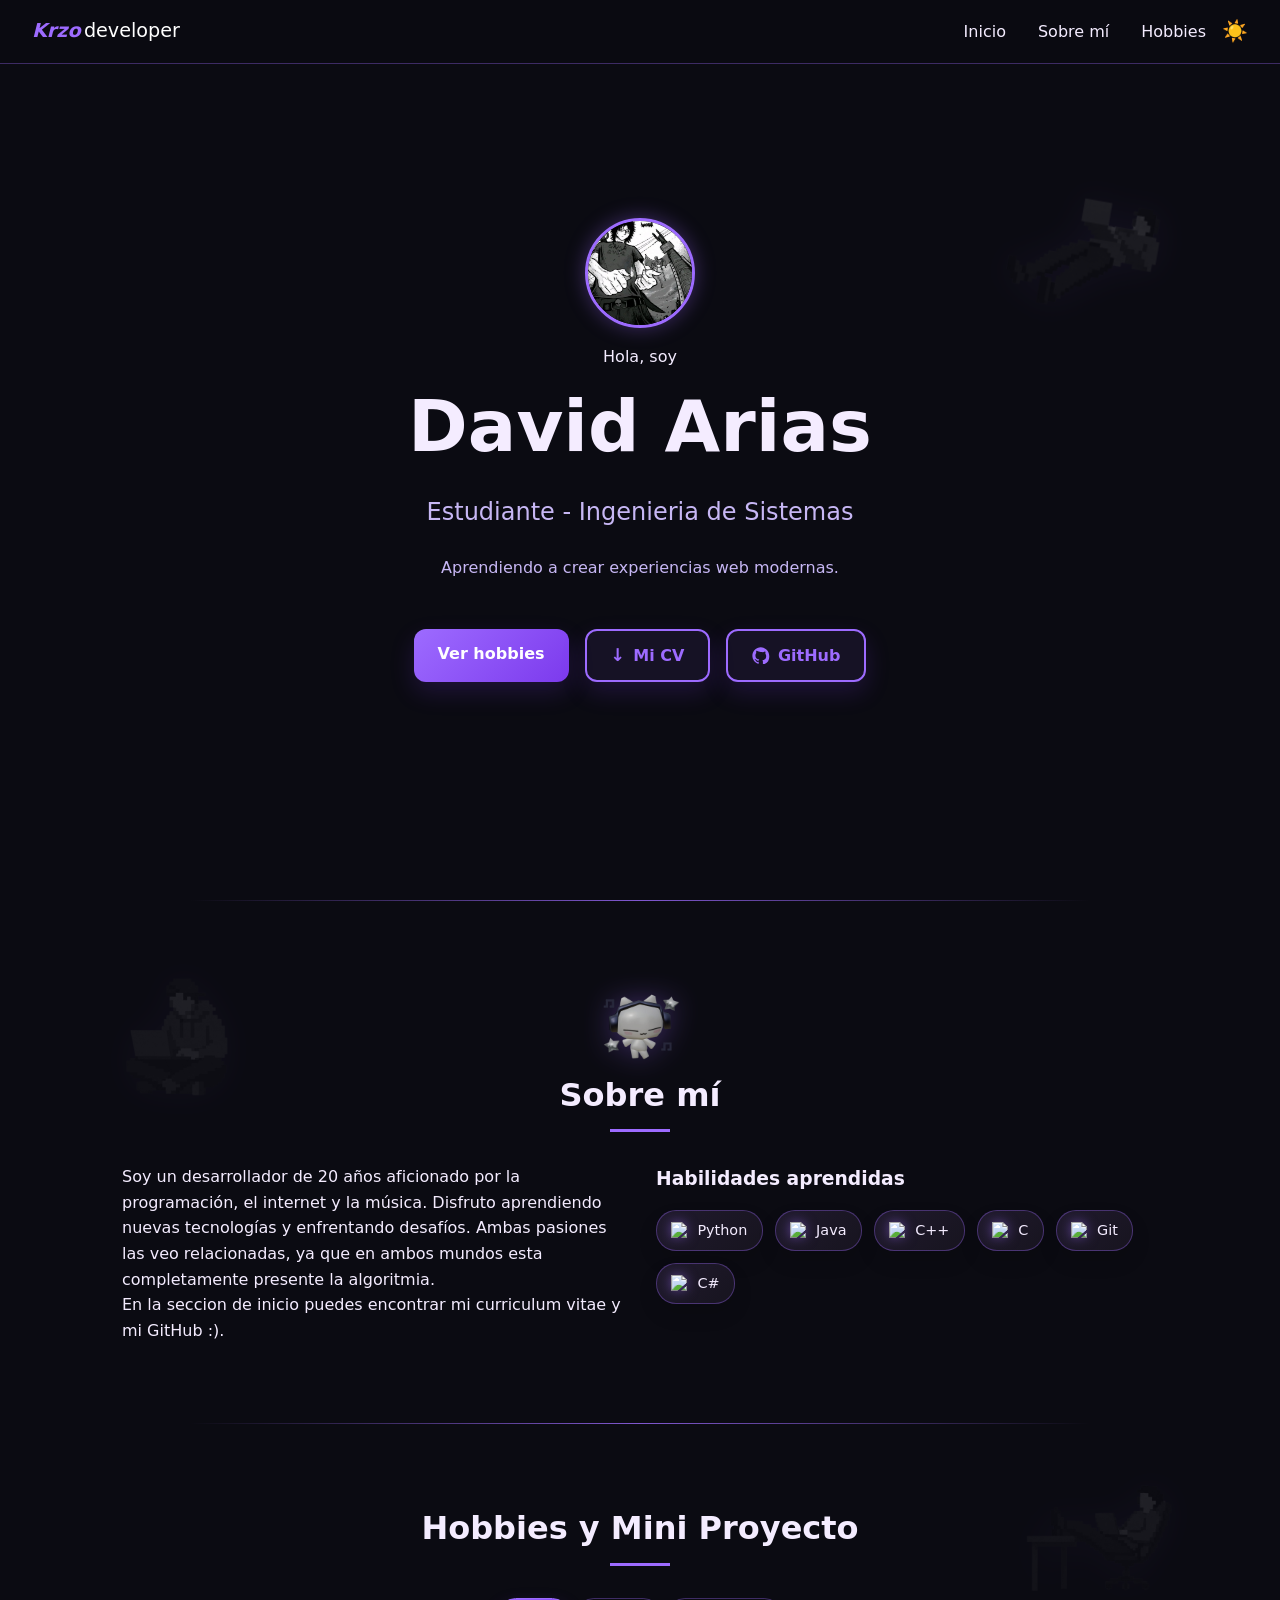
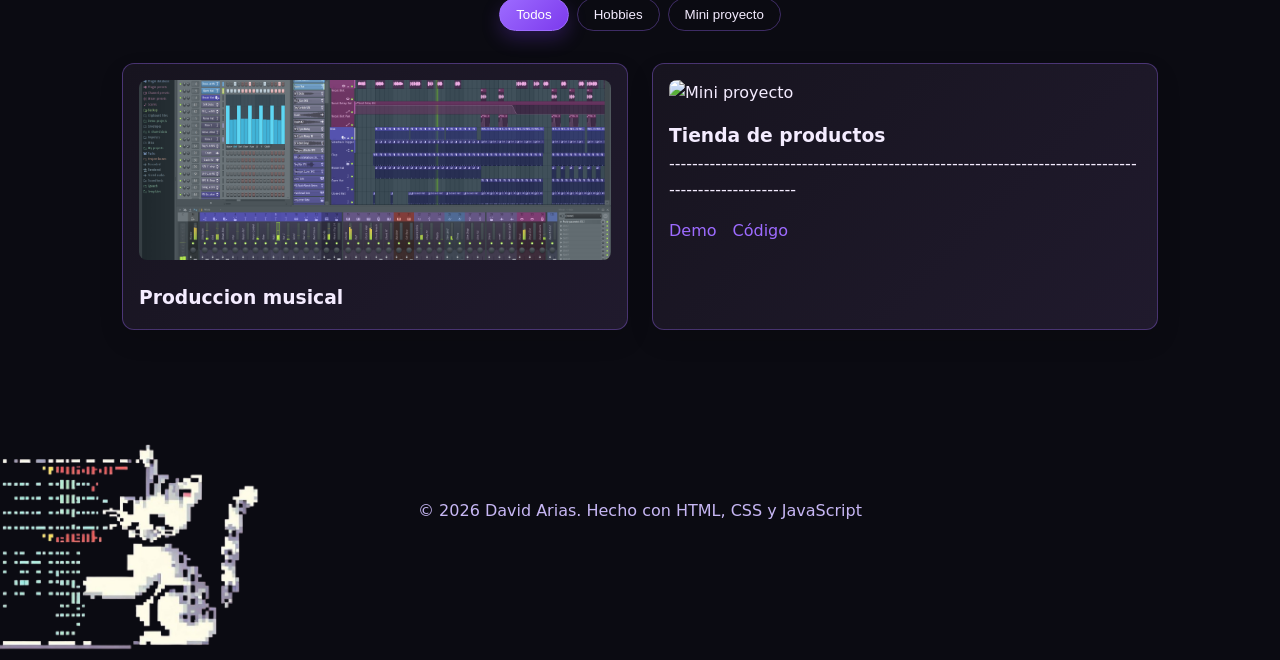
==== index.html @ 77c728bd "nueva tarjeta para el miniproyecto y de hobbies" ====
<!DOCTYPE html>
<html lang="es">
<head>
  <meta charset="UTF-8" />
  <meta name="viewport" content="width=device-width, initial-scale=1.0" />
  <meta name="description" content="Portafolio de David - Futuro Desarrollador" />
  <title>David Santiago Arias Narvaez | Portafolio</title>
  <link rel="stylesheet" href="styles/style.css" />
  <link rel="icon" href="assets/icons/favicon.ico" />
</head>
<body>
  <!-- Navbar -->
  <header class="navbar">
    <a href="#inicio" class="logo"><span class="logo-name">Krzo</span> <span class="logo-role">developer</span></a>
    <nav>
      <ul class="nav-links">
        <li><a href="#inicio">Inicio</a></li>
        <li><a href="#sobre-mi">Sobre mí</a></li>
        <li><a href="#hobbies">Hobbies</a></li>
      </ul>
      <button id="theme-toggle" aria-label="Cambiar tema">🌙</button>
      <button class="menu-toggle" aria-label="Abrir menu">☰</button>
    </nav>
  </header>

  <!-- Hero -->
  <section id="inicio" class="hero">
    <img src="assets/img/GLaptop.png" alt="Decorativo" class="hero-decorative" />
    <div class="hero-content">
      <img src="assets/img/descargar.jpg" alt="Presentación" class="hero-presentation" />
      <p class="subtitle">Hola, soy</p>
      <h1 class="hero-title">David Arias</h1>
      <h2 class="hero-role">Estudiante - Ingenieria de <span class="typed" id="typed"></span></h2>
      <p class="hero-desc">Aprendiendo a crear experiencias web modernas.</p>
      <div class="hero-buttons">
        <a href="#hobbies" class="btn btn-primary">Ver hobbies</a>
        <a href="assets/docs/cv.pdf" class="btn btn-outline btn-download" download="cv.pdf">
          <span class="download-icon" aria-hidden="true">↓</span>
          <span>Mi CV</span>
        </a>
        <a href="https://github.com/Karzozy" class="btn btn-outline btn-github" target="_blank" rel="noreferrer">
          <svg class="github-icon" viewBox="0 0 24 24" aria-hidden="true" focusable="false">
            <path d="M12 .5C5.65.5.5 5.65.5 12c0 5.08 3.29 9.38 7.86 10.9.58.11.79-.25.79-.56v-2.18c-3.2.7-3.87-1.54-3.87-1.54-.52-1.33-1.27-1.68-1.27-1.68-1.04-.71.08-.7.08-.7 1.15.08 1.76 1.18 1.76 1.18 1.02 1.74 2.68 1.24 3.34.95.1-.74.4-1.24.72-1.53-2.55-.29-5.23-1.28-5.23-5.7 0-1.26.45-2.29 1.18-3.09-.12-.29-.51-1.47.11-3.06 0 0 .97-.31 3.17 1.18A11.02 11.02 0 0 1 12 6.8c.98 0 1.97.13 2.89.38 2.2-1.49 3.17-1.18 3.17-1.18.62 1.59.23 2.77.11 3.06.73.8 1.18 1.83 1.18 3.09 0 4.43-2.69 5.4-5.25 5.69.41.36.78 1.08.78 2.18v3.23c0 .31.21.68.8.56A11.5 11.5 0 0 0 23.5 12C23.5 5.65 18.35.5 12 .5Z" fill="currentColor"/>
          </svg>
          <span>GitHub</span>
        </a>
      </div>
    </div>
  </section>

  <!-- Sobre mi -->
  <section id="sobre-mi" class="section about-section">
    <img src="assets/img/GLaptop2.png" alt="Decoración sobre mí" class="about-decorative" />
    <img src="assets/img/Cat1.png" alt="Decoración Sobre mí" class="section-decoration" />
    <h2 class="section-title">Sobre mí</h2>
    <div class="about-grid">
      <div class="about-text">
        <p>Soy un desarrollador de 20 años aficionado por la programación, el internet y la música. Disfruto aprendiendo nuevas tecnologías y enfrentando desafíos. Ambas pasiones las veo relacionadas, ya que en ambos mundos esta completamente presente la algoritmia.</p>
        <p>En la seccion de inicio puedes encontrar mi curriculum vitae y mi GitHub :). </p>
      </div>
      <div class="skills">
        <h3>Habilidades aprendidas</h3>
        <div class="skill-tags">
          <span class="skill-item">
            <img src="https://cdn.jsdelivr.net/gh/devicons/devicon/icons/python/python-original.svg" alt="Python logo" />
            <span>Python</span>
          </span>
          <span class="skill-item">
            <img src="https://cdn.jsdelivr.net/gh/devicons/devicon/icons/java/java-original.svg" alt="Java logo" />
            <span>Java</span>
          </span>
          <span class="skill-item">
            <img src="https://cdn.jsdelivr.net/gh/devicons/devicon/icons/cplusplus/cplusplus-original.svg" alt="C++ logo" />
            <span>C++</span>
          </span>
          <span class="skill-item">
            <img src="https://cdn.jsdelivr.net/gh/devicons/devicon/icons/c/c-original.svg" alt="C logo" />
            <span>C</span>
          </span>
          <span class="skill-item">
            <img src="https://cdn.jsdelivr.net/gh/devicons/devicon/icons/git/git-original.svg" alt="Git logo" />
            <span>Git</span>
          </span>
          <span class="skill-item">
            <img src="https://cdn.jsdelivr.net/gh/devicons/devicon/icons/csharp/csharp-original.svg" alt="C# logo" />
            <span>C#</span>
          </span>
        </div>
      </div>
    </div>
  </section>

  <!-- Hobbies y mini pry -->
  <section id="hobbies" class="section hobbies-section">
    <img src="assets/img/GLaptop3.png" alt="Decoración hobbies" class="hobbies-decorative" />
    <h2 class="section-title">Hobbies y Mini Proyecto</h2>
    <div class="filter-buttons">
      <button class="filter-btn active" data-filter="all">Todos</button>
      <button class="filter-btn" data-filter="hobby">Hobbies</button>
      <button class="filter-btn" data-filter="mini">Mini proyecto</button>
    </div>
    <div class="projects-grid">
      <article class="project-card" data-category="hobby">
        <img src="assets/img/imgFl1.png" alt="Hobby" />
        <h3>Produccion musical</h3>
        <p class="hobby-description">En mis tiempos libres me gusta producir música, explorar distintos géneros y aprender a usar herramientas de edición para dar forma a ideas y sonidos propios.</p>
        <p class="hobby-description">Uno de los DAW´s mas usados y que claramente es mi favorito es el FL Studio el cual toma su tiempo pero se vuelve sencillo de entender.</p>
        <div class="youtube-video">
          <iframe
            src="https://www.youtube.com/embed/vORMQYdQjQc?si=EpiRNLgRXVxECTF-"
            title="Tutorial de FL Studio"
            loading="lazy"
            allow="accelerometer; autoplay; clipboard-write; encrypted-media; gyroscope; picture-in-picture; web-share"
            allowfullscreen>
          </iframe>
        </div>
      </article>
      <article class="project-card" data-category="mini">
        <img src="assets/img/proyecto2.jpg" alt="Mini proyecto" />
        <h3>Tienda de productos</h3>
        <p>-------------------------------------------------------------------------------------------------------</p>
        <div class="project-links">
          <a href="#" target="_blank">Demo</a>
          <a href="#" target="_blank">Código</a>
        </div>
      </article>
    </div>
  </section>

  <footer>
    <img src="assets/img/Cat2.png" alt="Decoración final" class="footer-decoration" />
    <p>© 2026 David Arias. Hecho con HTML, CSS y JavaScript </p>
  </footer>

  <script src="scripts/main.js"></script>
</body>
</html>
---- styles/style.css ----
/* Variables y reset*/
:root {
  --bg: #0b0b12;
  --text: #f4ecff;
  --primary: #9d6bff;
  --primary-strong: #7c3aed;
  --muted: #c7b7f4;
  --card: #17141f;
  --card-soft: #201a2d;
  --border: rgba(157, 107, 255, 0.35);
  --shadow: rgba(124, 58, 237, 0.35);
  --radius: 12px;
  --transition: 0.3s ease;
}

[data-theme="light"] {
  --bg: #f5f1ff;
  --text: #1a102d;
  --primary: #7c3aed;
  --primary-strong: #5b21b6;
  --muted: #5b4a7d;
  --card: #ffffff;
  --card-soft: #efe7ff;
  --border: rgba(124, 58, 237, 0.22);
  --shadow: rgba(76, 29, 149, 0.18);
}

* { margin: 0; padding: 0; box-sizing: border-box; }

html { scroll-behavior: smooth; }

body {
  font-family: 'Inter', system-ui, sans-serif;
  background: var(--bg);
  color: var(--text);
  line-height: 1.6;
  transition: background var(--transition), color var(--transition);
}

/* La navbar*/
.navbar {
  position: fixed; top: 0; width: 100%;
  display: flex; justify-content: space-between; align-items: center;
  padding: 1rem 2rem;
  background: rgba(11, 11, 18, 0.8);
  border-bottom: 1px solid var(--border);
  backdrop-filter: blur(10px);
  z-index: 100;
}
[data-theme="light"] .navbar { background: rgba(245, 241, 255, 0.82); }

.logo {
  font-weight: 700; font-size: 1.2rem;
  color: var(--primary); text-decoration: none;
  display: inline-flex; align-items: center; gap: 0.2rem;
}
.logo-name {
  font-style: italic;
  font-weight: 700;
  color: var(--primary);
}
.logo-role {
  color: #ffffff;
  font-weight: 500;
}

.nav-links {
  display: flex; gap: 2rem; list-style: none;
}
.nav-links a {
  color: var(--text); text-decoration: none;
  transition: color var(--transition);
}
.nav-links a:hover { color: var(--primary); }

.navbar nav { display: flex; align-items: center; gap: 1rem; }

#theme-toggle, .menu-toggle {
  background: none; border: none; font-size: 1.3rem;
  cursor: pointer; color: var(--text);
}
.menu-toggle { display: none; }

/*Hero*/
.hero {
  min-height: 100vh;
  display: flex; align-items: center; justify-content: center;
  padding: 2rem; text-align: center;
  position: relative; overflow: hidden;
}
.hero-content {
  display: flex; flex-direction: column; align-items: center;
}
.hero-presentation {
  width: 110px; height: 110px;
  object-fit: cover; border-radius: 50%;
  border: 3px solid var(--primary);
  box-shadow: 0 0 20px rgba(157, 107, 255, 0.35);
  margin-bottom: 1rem;
}
.hero-decorative {
  position: absolute;
  right: 8%;
  top: 18%;
  width: 180px;
  height: auto;
  opacity: 0.18;
  filter: drop-shadow(0 0 18px rgba(157, 107, 255, 0.3));
  pointer-events: none;
  transform: rotate(10deg);
}
.hero-title { font-size: clamp(2.5rem, 6vw, 4.5rem); }
.hero-role { color: var(--muted); font-weight: 400; margin: 0.5rem 0; }
.hero-desc { max-width: 600px; margin: 1rem auto; color: var(--muted); }

.hero-buttons { display: flex; gap: 1rem; justify-content: center; margin-top: 2rem; }

.btn {
  padding: 0.75rem 1.5rem; border-radius: var(--radius);
  text-decoration: none; font-weight: 600;
  transition: transform var(--transition), box-shadow var(--transition), background var(--transition);
  box-shadow: 0 10px 25px rgba(124, 58, 237, 0.18);
}
.btn:hover { transform: translateY(-2px); }
.btn-primary {
  background: linear-gradient(135deg, var(--primary) 0%, var(--primary-strong) 100%);
  color: white;
}
.btn-outline {
  border: 2px solid var(--primary);
  color: var(--primary);
  background: rgba(157, 107, 255, 0.08);
}
.btn-download, .btn-github {
  display: inline-flex; align-items: center; gap: 0.5rem;
}
.download-icon, .github-icon {
  font-size: 1.1rem; line-height: 1;
  display: inline-flex; align-items: center; justify-content: center;
}
.github-icon {
  width: 1.1rem; height: 1.1rem; flex-shrink: 0;
  display: inline-block;
}

/* Divido en secciones*/
.section {
  padding: 5rem 2rem; max-width: 1100px; margin: 0 auto;
  position: relative;
}
.section::before {
  content: "";
  position: absolute;
  left: 50%; transform: translateX(-50%);
  top: 0;
  width: min(90%, 900px);
  height: 1px;
  background: linear-gradient(90deg, transparent, rgba(157, 107, 255, 0.8), transparent);
}
.section-decoration {
  display: block; width: 90px; height: 90px; object-fit: contain;
  margin: 0 auto; opacity: 0.9;
  filter: drop-shadow(0 0 14px rgba(157, 107, 255, 0.35));
}
.about-section {
  position: relative; overflow: hidden;
}
.about-decorative {
  position: absolute; left: 0; top: 8%;
  width: 180px; height: auto; opacity: 0.14;
  pointer-events: none; object-fit: contain;
  filter: drop-shadow(0 0 18px rgba(157, 107, 255, 0.25));
}
.hobbies-section {
  position: relative; overflow: hidden;
}
.hobbies-decorative {
  position: absolute; right: 0; top: 4%;
  width: 180px; height: auto; opacity: 0.14;
  pointer-events: none; object-fit: contain;
  filter: drop-shadow(0 0 18px rgba(157, 107, 255, 0.25));
}
.section-title {
  font-size: 2rem; margin-bottom: 2rem; text-align: center;
  position: relative;
}
.section-title::after {
  content: ''; display: block; width: 60px; height: 3px;
  background: var(--primary); margin: 0.5rem auto;
}

/*aqui sobre mi*/
.about-grid {
  display: grid; grid-template-columns: 1fr 1fr; gap: 2rem;
}
.skill-tags { display: flex; flex-wrap: wrap; gap: 0.75rem; margin-top: 1rem; }
.skill-item {
  display: inline-flex; align-items: center; gap: 0.5rem;
  background: linear-gradient(135deg, var(--card-soft), var(--card));
  border: 1px solid var(--border);
  padding: 0.5rem 0.9rem;
  border-radius: 20px; font-size: 0.9rem;
  box-shadow: 0 10px 20px rgba(0, 0, 0, 0.12);
}
.skill-item img {
  width: 18px; height: 18px; object-fit: contain;
  display: block;
  filter: drop-shadow(0 0 6px rgba(157, 107, 255, 0.5));
}

/*Prys*/
.filter-buttons {
  display: flex; gap: 0.5rem; justify-content: center; margin-bottom: 2rem;
}
.filter-btn {
  padding: 0.5rem 1rem; border: 1px solid var(--border);
  background: transparent; color: var(--text);
  border-radius: 20px; cursor: pointer;
  transition: all var(--transition);
}
.filter-btn.active, .filter-btn:hover {
  background: linear-gradient(135deg, var(--primary) 0%, var(--primary-strong) 100%);
  color: white; border-color: var(--primary);
  box-shadow: 0 8px 18px rgba(124, 58, 237, 0.25);
}

.projects-grid {
  display: grid; grid-template-columns: repeat(auto-fit, minmax(280px, 1fr));
  gap: 1.5rem;
}
.project-card {
  background: linear-gradient(135deg, var(--card) 0%, var(--card-soft) 100%);
  border: 1px solid var(--border);
  border-radius: var(--radius);
  padding: 1rem; transition: transform var(--transition);
  box-shadow: 0 10px 25px rgba(0, 0, 0, 0.12);
}
.project-card:hover { transform: translateY(-5px); }
.project-card img {
  width: 100%; height: 180px; object-fit: cover;
  border-radius: 8px; margin-bottom: 1rem;
}
.hobby-description {
  display: none;
  margin-top: 0.75rem;
  color: var(--muted);
}
.youtube-video {
  display: none;
  margin-top: 1rem;
}
.youtube-video iframe {
  width: 100%;
  height: 220px;
  border: 0;
  border-radius: 12px;
}
.project-card.is-hobby-mode .hobby-description,
.project-card.is-hobby-mode .youtube-video {
  display: block;
}
.project-links { display: flex; gap: 1rem; margin-top: 1rem; }
.project-links a { color: var(--primary); text-decoration: none; font-weight: 500; }


/*Footer*/
footer {
  position: relative; text-align: center; padding: 2.5rem 2rem 5rem; color: var(--muted);
  min-height: 240px;
}
footer p {
  position: relative; z-index: 1; margin-top: 3rem;
}
.footer-decoration {
  position: absolute; left: 0; bottom: -10px;
  width: min(28vw, 260px); height: auto;
  pointer-events: none; object-fit: contain;
  opacity: 1; filter: none; background: transparent;
  transform: none;
}

/*Lo que hace responsiva esta vaina*/
@media (max-width: 768px) {
  .menu-toggle { display: block; }
  .nav-links {
    position: absolute; top: 100%; right: 0;
    flex-direction: column; background: var(--bg);
    width: 200px; padding: 1rem;
    transform: translateX(100%); transition: transform var(--transition);
  }
  .nav-links.active { transform: translateX(0); }
  .about-grid { grid-template-columns: 1fr; }
}
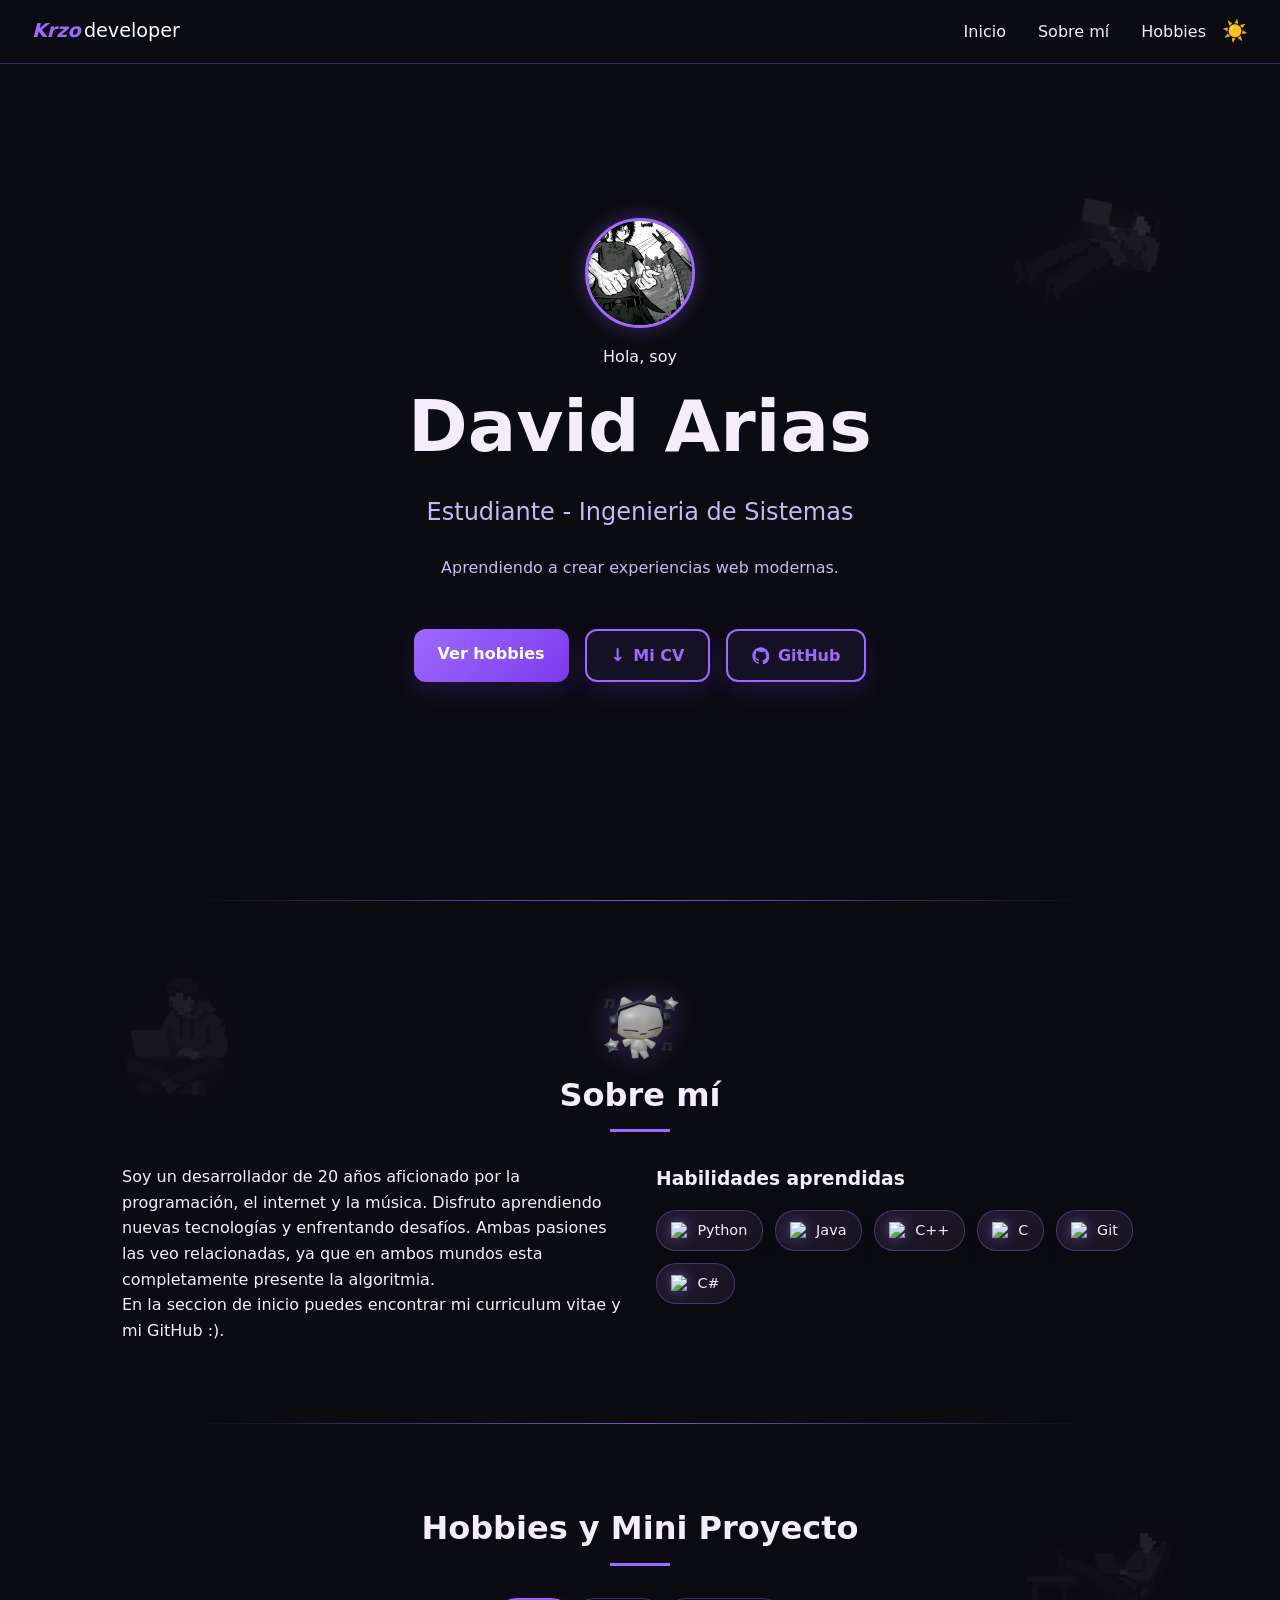
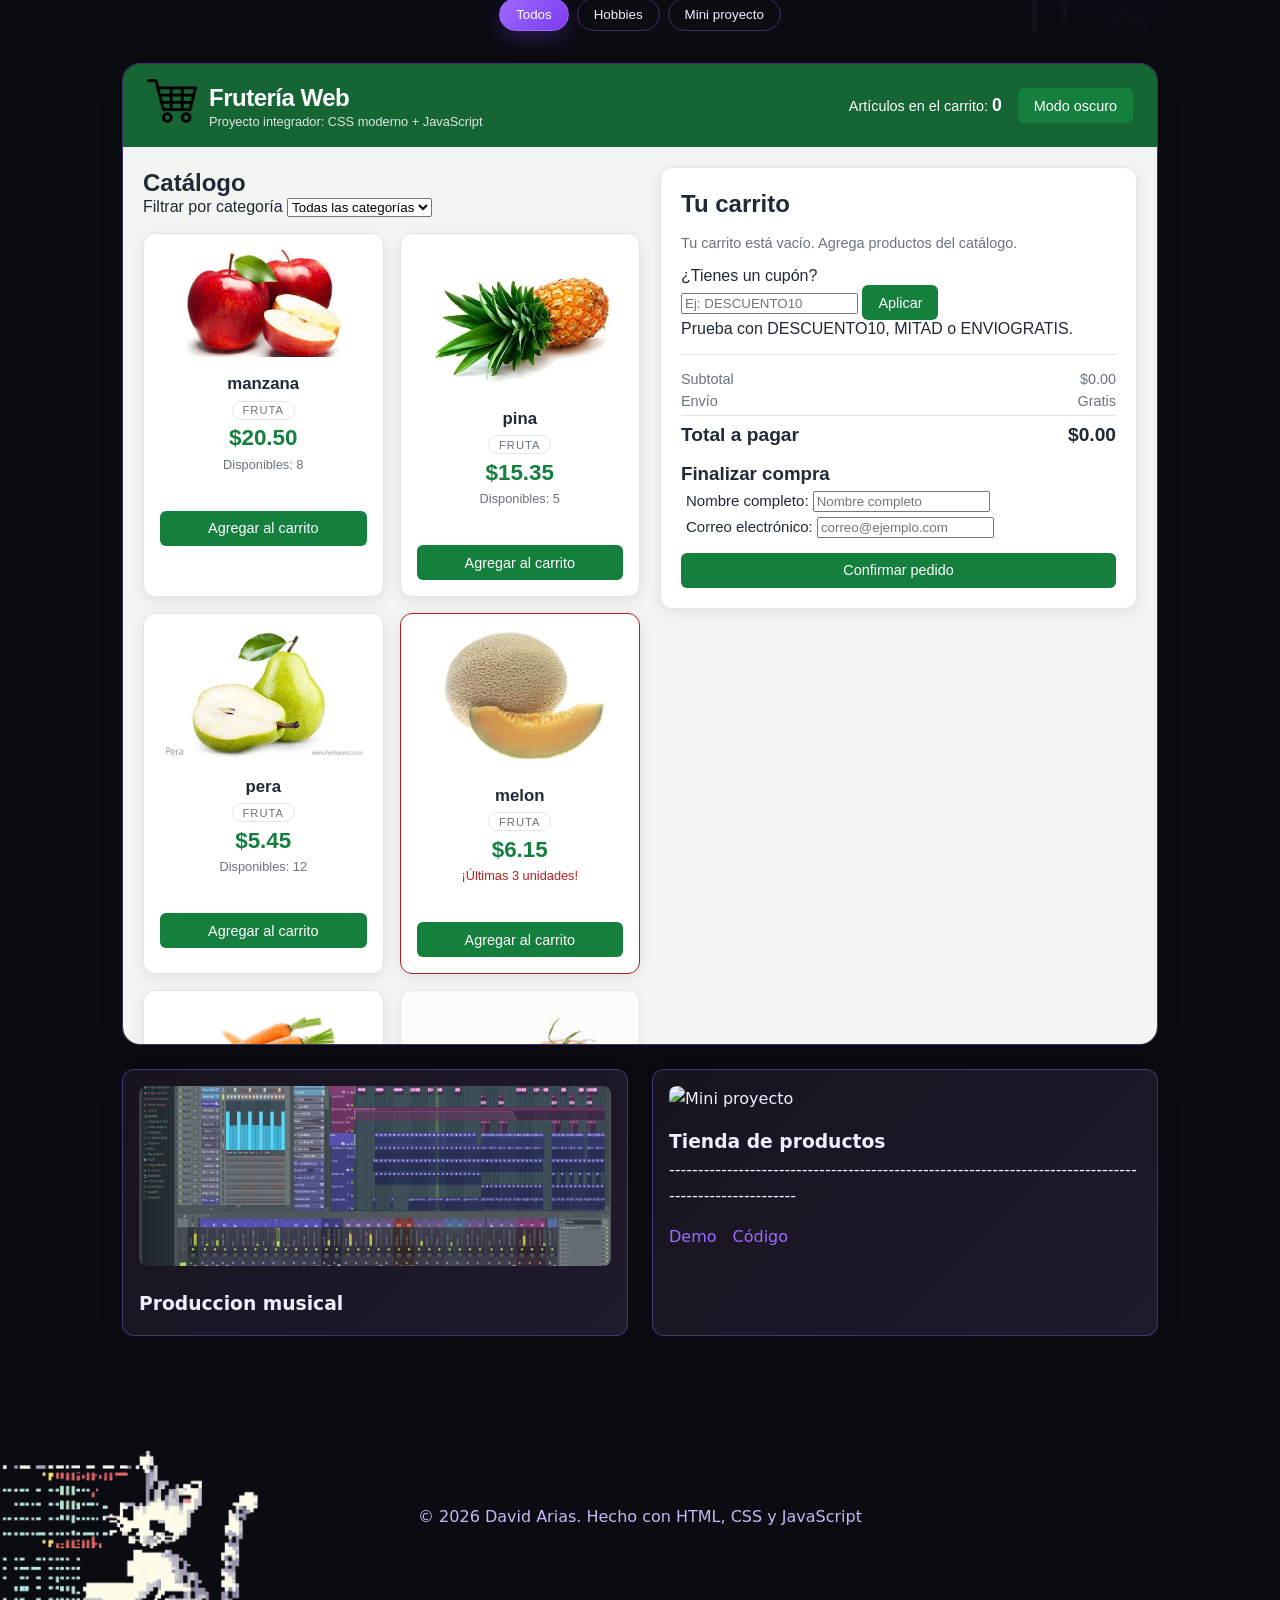
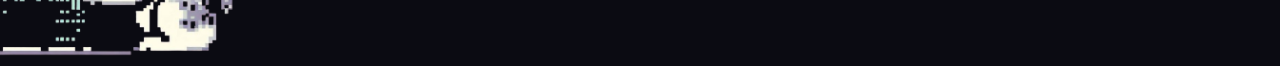
==== commit 1de53914: "primer integracion tienda V3" ====
--- a/index.html
+++ b/index.html
@@ -99,6 +99,15 @@
       <button class="filter-btn" data-filter="hobby">Hobbies</button>
       <button class="filter-btn" data-filter="mini">Mini proyecto</button>
     </div>
+    <div class="mini-project-wrapper">
+      <iframe
+        class="mini-project-frame"
+        src="mini-project/index.html"
+        title="Mini proyecto de tienda"
+        loading="lazy"
+        referrerpolicy="strict-origin-when-cross-origin">
+      </iframe>
+    </div>
     <div class="projects-grid">
       <article class="project-card" data-category="hobby">
         <img src="assets/img/imgFl1.png" alt="Hobby" />
--- a/styles/style.css
+++ b/styles/style.css
@@ -224,6 +224,21 @@
   box-shadow: 0 8px 18px rgba(124, 58, 237, 0.25);
 }
 
+.mini-project-wrapper {
+  margin: 2rem 0 1.5rem;
+  border: 1px solid var(--border);
+  border-radius: 18px;
+  overflow: hidden;
+  background: rgba(23, 20, 31, 0.7);
+  box-shadow: 0 10px 25px rgba(0, 0, 0, 0.12);
+}
+.mini-project-frame {
+  display: block;
+  width: 100%;
+  min-height: 980px;
+  border: 0;
+  background: var(--bg);
+}
 .projects-grid {
   display: grid; grid-template-columns: repeat(auto-fit, minmax(280px, 1fr));
   gap: 1.5rem;
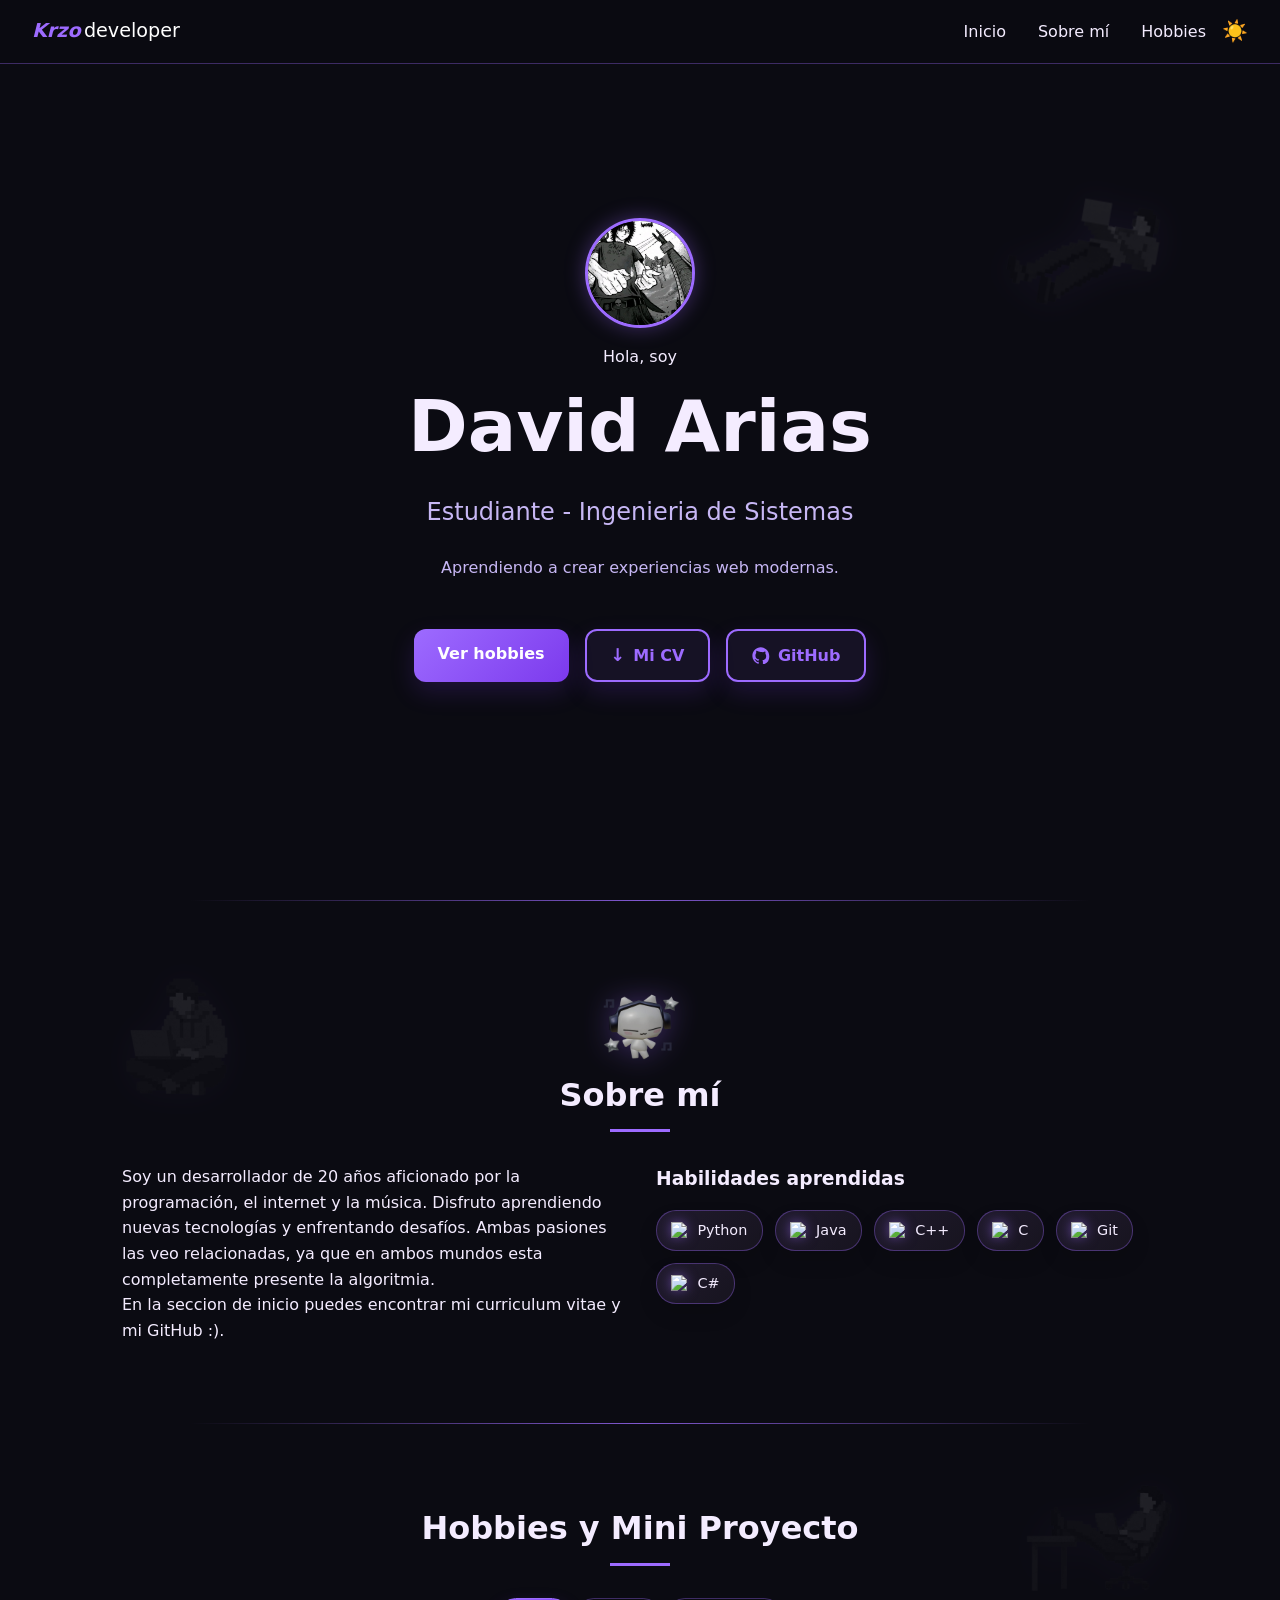
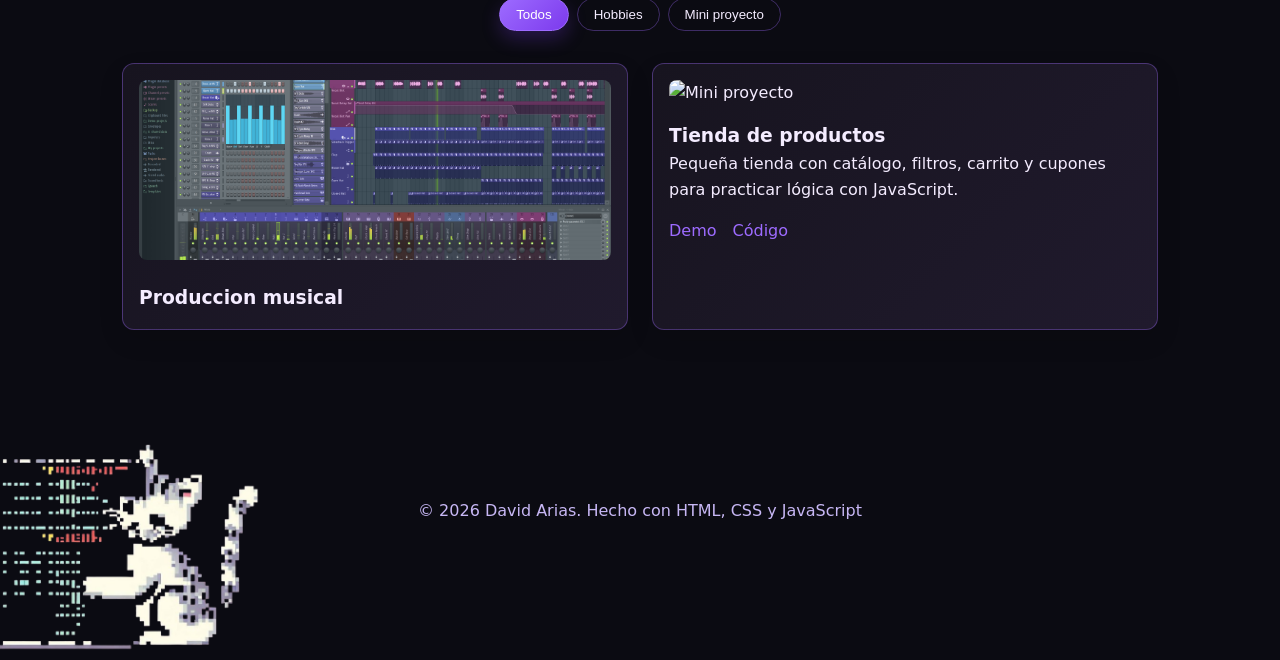
==== commit 1c13134d: "fix: correccion de visualizacion de tienda en los targets, boton de demo funcional" ====
--- a/index.html
+++ b/index.html
@@ -99,15 +99,6 @@
       <button class="filter-btn" data-filter="hobby">Hobbies</button>
       <button class="filter-btn" data-filter="mini">Mini proyecto</button>
     </div>
-    <div class="mini-project-wrapper">
-      <iframe
-        class="mini-project-frame"
-        src="mini-project/index.html"
-        title="Mini proyecto de tienda"
-        loading="lazy"
-        referrerpolicy="strict-origin-when-cross-origin">
-      </iframe>
-    </div>
     <div class="projects-grid">
       <article class="project-card" data-category="hobby">
         <img src="assets/img/imgFl1.png" alt="Hobby" />
@@ -127,10 +118,18 @@
       <article class="project-card" data-category="mini">
         <img src="assets/img/proyecto2.jpg" alt="Mini proyecto" />
         <h3>Tienda de productos</h3>
-        <p>-------------------------------------------------------------------------------------------------------</p>
+        <p>Pequeña tienda con catálogo, filtros, carrito y cupones para practicar lógica con JavaScript.</p>
         <div class="project-links">
-          <a href="#" target="_blank">Demo</a>
-          <a href="#" target="_blank">Código</a>
+          <a href="mini-project/index.html" target="_blank" rel="noreferrer">Demo</a>
+          <button class="project-code-toggle" type="button">Código</button>
+        </div>
+        <div class="project-code-panel" hidden>
+          <ul>
+            <li>mini-project/index.html</li>
+            <li>mini-project/style.css</li>
+            <li>mini-project/script.js</li>
+            <li>mini-project/images/</li>
+          </ul>
         </div>
       </article>
     </div>
--- a/styles/style.css
+++ b/styles/style.css
@@ -224,21 +224,6 @@
   box-shadow: 0 8px 18px rgba(124, 58, 237, 0.25);
 }
 
-.mini-project-wrapper {
-  margin: 2rem 0 1.5rem;
-  border: 1px solid var(--border);
-  border-radius: 18px;
-  overflow: hidden;
-  background: rgba(23, 20, 31, 0.7);
-  box-shadow: 0 10px 25px rgba(0, 0, 0, 0.12);
-}
-.mini-project-frame {
-  display: block;
-  width: 100%;
-  min-height: 980px;
-  border: 0;
-  background: var(--bg);
-}
 .projects-grid {
   display: grid; grid-template-columns: repeat(auto-fit, minmax(280px, 1fr));
   gap: 1.5rem;
@@ -274,8 +259,34 @@
 .project-card.is-hobby-mode .youtube-video {
   display: block;
 }
-.project-links { display: flex; gap: 1rem; margin-top: 1rem; }
-.project-links a { color: var(--primary); text-decoration: none; font-weight: 500; }
+.project-links { display: flex; gap: 1rem; margin-top: 1rem; align-items: center; }
+.project-links a,
+.project-code-toggle {
+  color: var(--primary);
+  text-decoration: none;
+  font-weight: 500;
+  background: transparent;
+  border: none;
+  cursor: pointer;
+  font: inherit;
+  padding: 0;
+}
+.project-code-panel {
+  margin-top: 1rem;
+  padding: 0.75rem 1rem;
+  border: 1px solid var(--border);
+  border-radius: 12px;
+  background: rgba(157, 107, 255, 0.04);
+}
+.project-code-panel ul {
+  list-style: none;
+  display: grid;
+  gap: 0.35rem;
+  margin: 0;
+  padding: 0;
+  color: var(--muted);
+  font-size: 0.9rem;
+}
 
 
 /*Footer*/
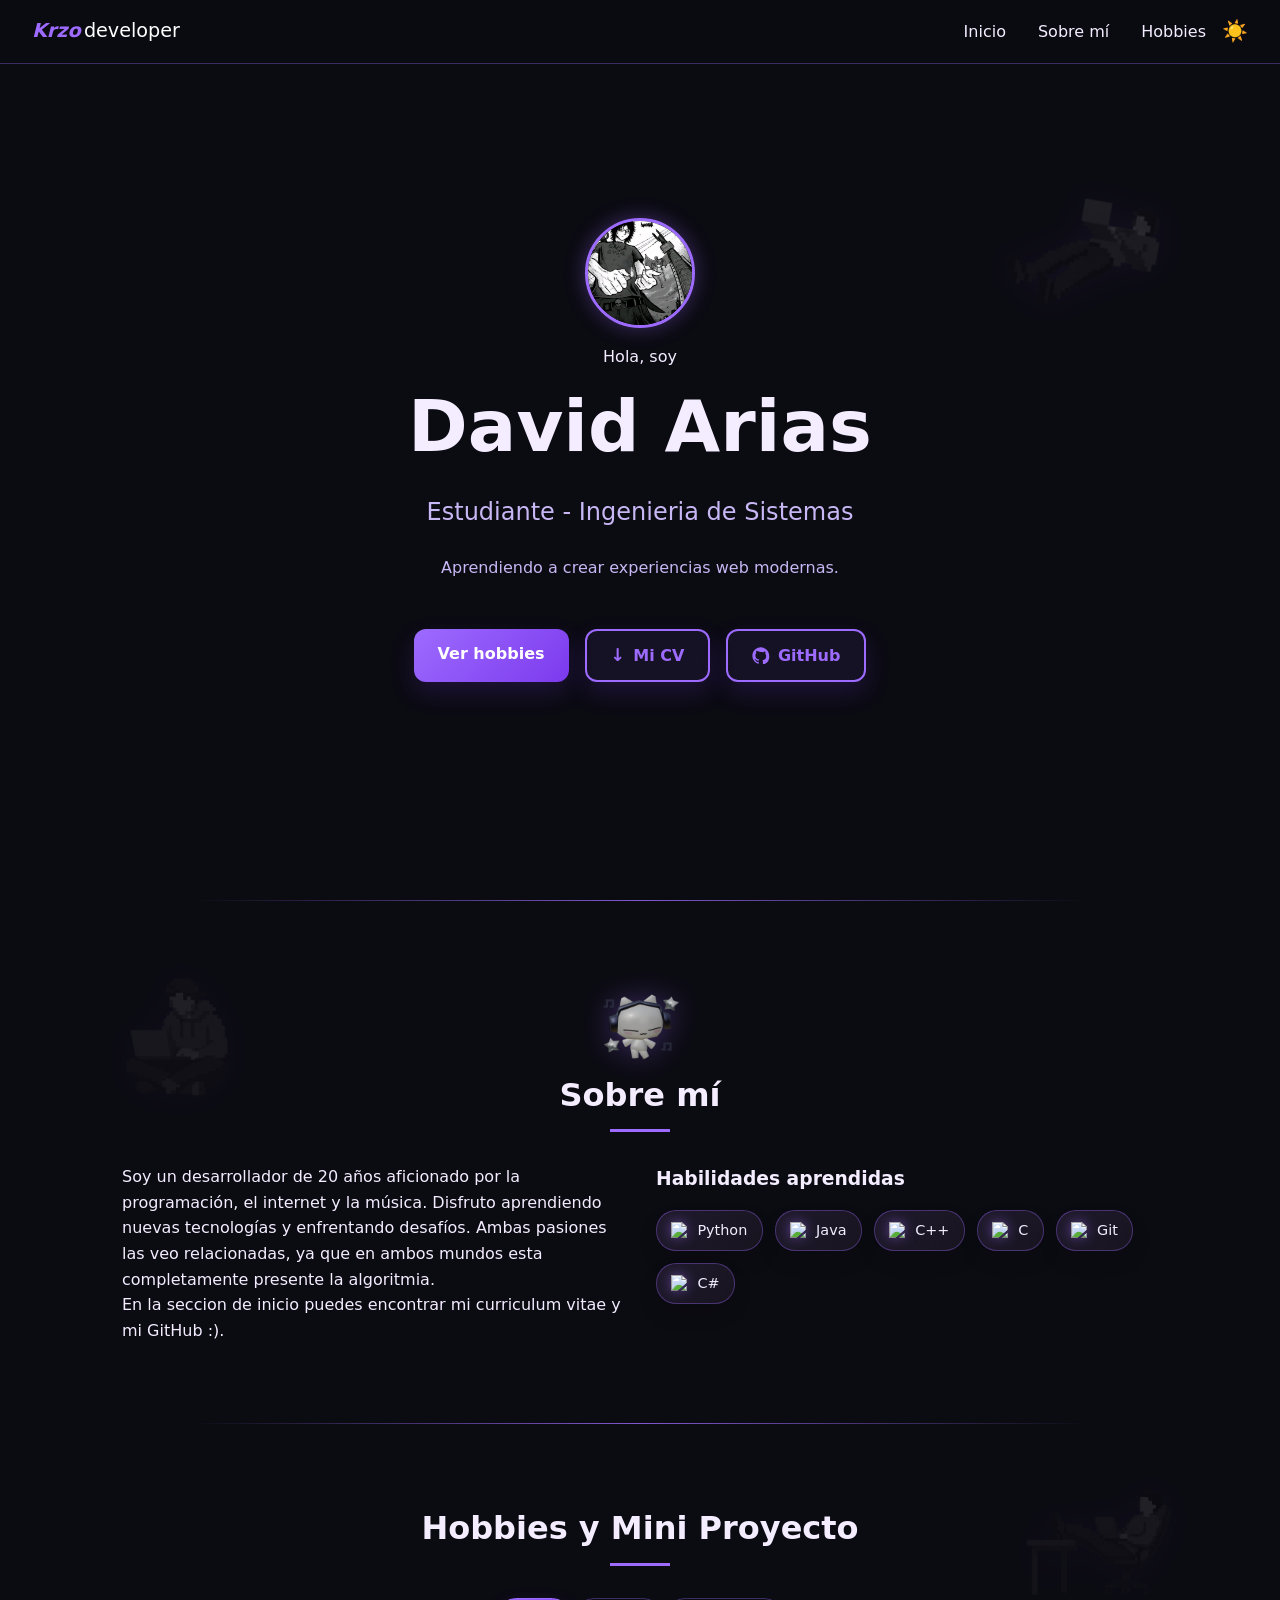
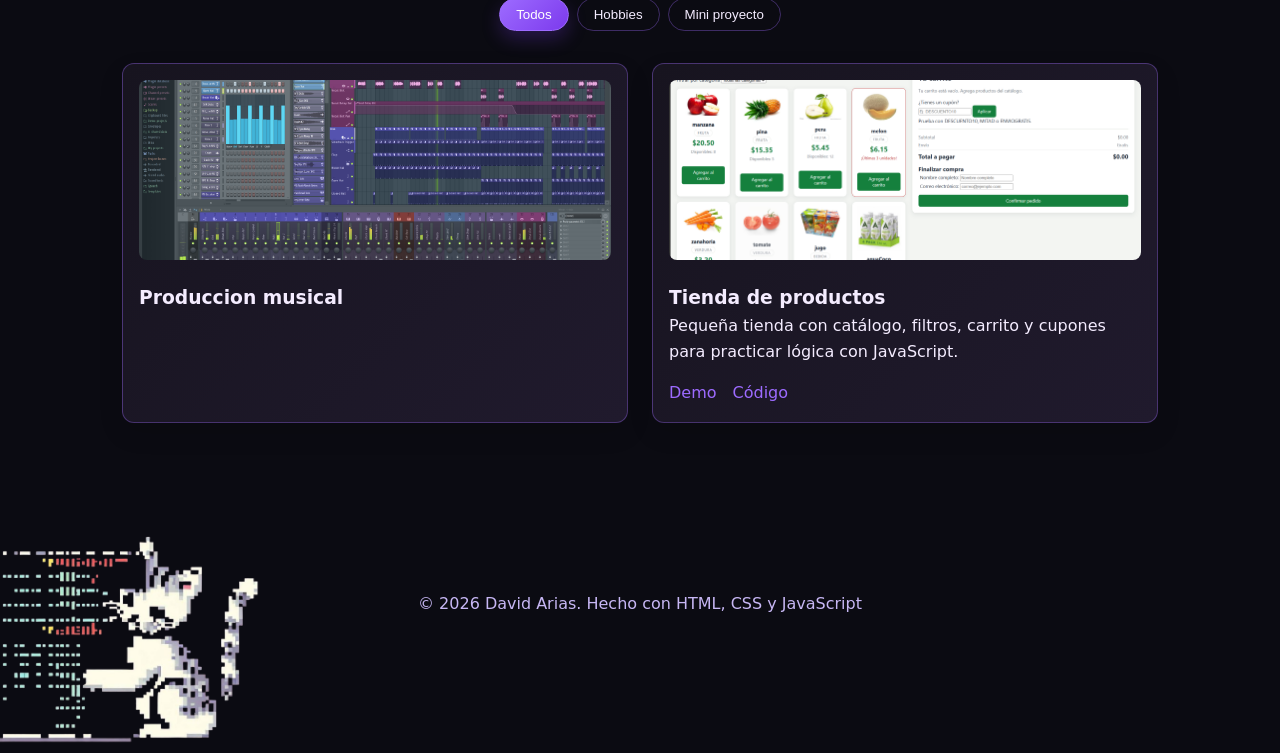
==== commit be0c6aac: "tienda web img card" ====
--- a/index.html
+++ b/index.html
@@ -116,7 +116,7 @@
         </div>
       </article>
       <article class="project-card" data-category="mini">
-        <img src="assets/img/proyecto2.jpg" alt="Mini proyecto" />
+        <img src="assets/img/tienda web.png" alt="Mini proyecto" />
         <h3>Tienda de productos</h3>
         <p>Pequeña tienda con catálogo, filtros, carrito y cupones para practicar lógica con JavaScript.</p>
         <div class="project-links">
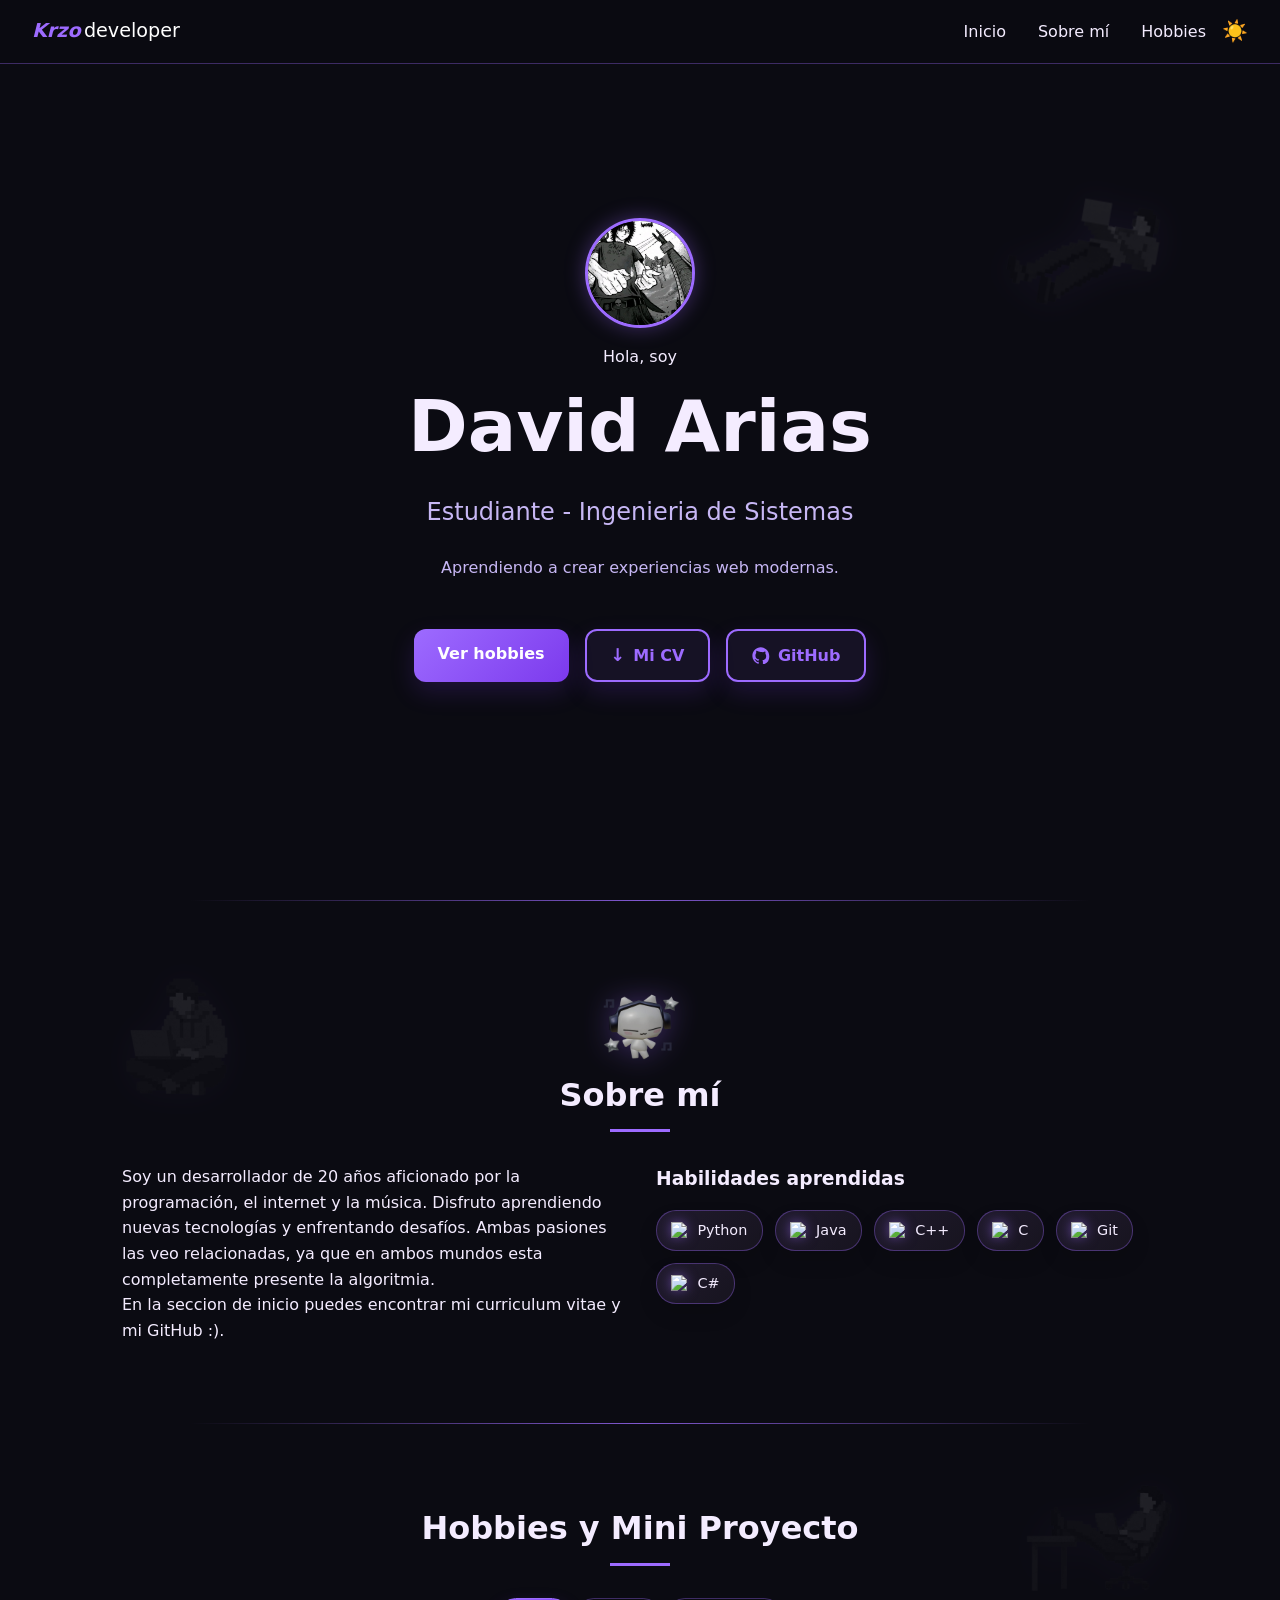
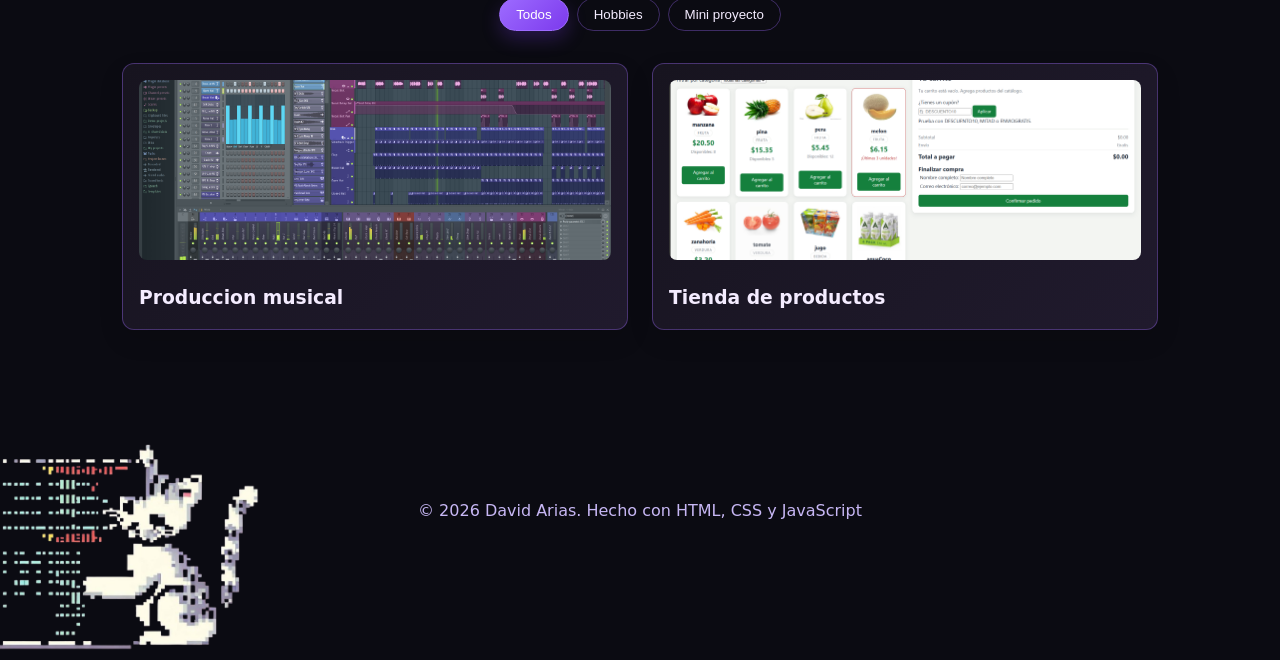
==== commit 35436c7d: "ocultar la clase .project-details por defecto, solo aparece en la categoria activa que coincida; cam" ====
--- a/index.html
+++ b/index.html
@@ -100,36 +100,40 @@
       <button class="filter-btn" data-filter="mini">Mini proyecto</button>
     </div>
     <div class="projects-grid">
-      <article class="project-card" data-category="hobby">
+      <article class="project-card" data-category="hobby" tabindex="0">
         <img src="assets/img/imgFl1.png" alt="Hobby" />
         <h3>Produccion musical</h3>
-        <p class="hobby-description">En mis tiempos libres me gusta producir música, explorar distintos géneros y aprender a usar herramientas de edición para dar forma a ideas y sonidos propios.</p>
-        <p class="hobby-description">Uno de los DAW´s mas usados y que claramente es mi favorito es el FL Studio el cual toma su tiempo pero se vuelve sencillo de entender.</p>
-        <div class="youtube-video">
-          <iframe
-            src="https://www.youtube.com/embed/vORMQYdQjQc?si=EpiRNLgRXVxECTF-"
-            title="Tutorial de FL Studio"
-            loading="lazy"
-            allow="accelerometer; autoplay; clipboard-write; encrypted-media; gyroscope; picture-in-picture; web-share"
-            allowfullscreen>
-          </iframe>
+        <div class="project-details">
+          <p class="hobby-description">En mis tiempos libres me gusta producir música, explorar distintos géneros y aprender a usar herramientas de edición para dar forma a ideas y sonidos propios.</p>
+          <p class="hobby-description">Uno de los DAW´s mas usados y que claramente es mi favorito es el FL Studio el cual toma su tiempo pero se vuelve sencillo de entender.</p>
+          <div class="youtube-video">
+            <iframe
+              src="https://www.youtube.com/embed/vORMQYdQjQc?si=EpiRNLgRXVxECTF-"
+              title="Tutorial de FL Studio"
+              loading="lazy"
+              allow="accelerometer; autoplay; clipboard-write; encrypted-media; gyroscope; picture-in-picture; web-share"
+              allowfullscreen>
+            </iframe>
+          </div>
         </div>
       </article>
-      <article class="project-card" data-category="mini">
+      <article class="project-card" data-category="mini" tabindex="0">
         <img src="assets/img/tienda web.png" alt="Mini proyecto" />
         <h3>Tienda de productos</h3>
-        <p>Pequeña tienda con catálogo, filtros, carrito y cupones para practicar lógica con JavaScript.</p>
-        <div class="project-links">
-          <a href="mini-project/index.html" target="_blank" rel="noreferrer">Demo</a>
-          <button class="project-code-toggle" type="button">Código</button>
-        </div>
-        <div class="project-code-panel" hidden>
-          <ul>
-            <li>mini-project/index.html</li>
-            <li>mini-project/style.css</li>
-            <li>mini-project/script.js</li>
-            <li>mini-project/images/</li>
-          </ul>
+        <div class="project-details">
+          <p>Pequeña tienda con catálogo, filtros, carrito y cupones para practicar lógica con JavaScript.</p>
+          <div class="project-links">
+            <a href="mini-project/index.html" target="_blank" rel="noreferrer">Demo</a>
+            <button class="project-code-toggle" type="button">Código</button>
+          </div>
+          <div class="project-code-panel" hidden>
+            <ul>
+              <li>mini-project/index.html</li>
+              <li>mini-project/style.css</li>
+              <li>mini-project/script.js</li>
+              <li>mini-project/images/</li>
+            </ul>
+          </div>
         </div>
       </article>
     </div>
--- a/styles/style.css
+++ b/styles/style.css
@@ -234,19 +234,25 @@
   border-radius: var(--radius);
   padding: 1rem; transition: transform var(--transition);
   box-shadow: 0 10px 25px rgba(0, 0, 0, 0.12);
+  cursor: pointer;
 }
 .project-card:hover { transform: translateY(-5px); }
 .project-card img {
   width: 100%; height: 180px; object-fit: cover;
   border-radius: 8px; margin-bottom: 1rem;
 }
+.project-details {
+  display: none;
+}
+.project-card.is-hobby-mode .project-details,
+.project-card.is-mini-mode .project-details {
+  display: block;
+}
 .hobby-description {
-  display: none;
   margin-top: 0.75rem;
   color: var(--muted);
 }
 .youtube-video {
-  display: none;
   margin-top: 1rem;
 }
 .youtube-video iframe {
@@ -254,10 +260,6 @@
   height: 220px;
   border: 0;
   border-radius: 12px;
-}
-.project-card.is-hobby-mode .hobby-description,
-.project-card.is-hobby-mode .youtube-video {
-  display: block;
 }
 .project-links { display: flex; gap: 1rem; margin-top: 1rem; align-items: center; }
 .project-links a,
